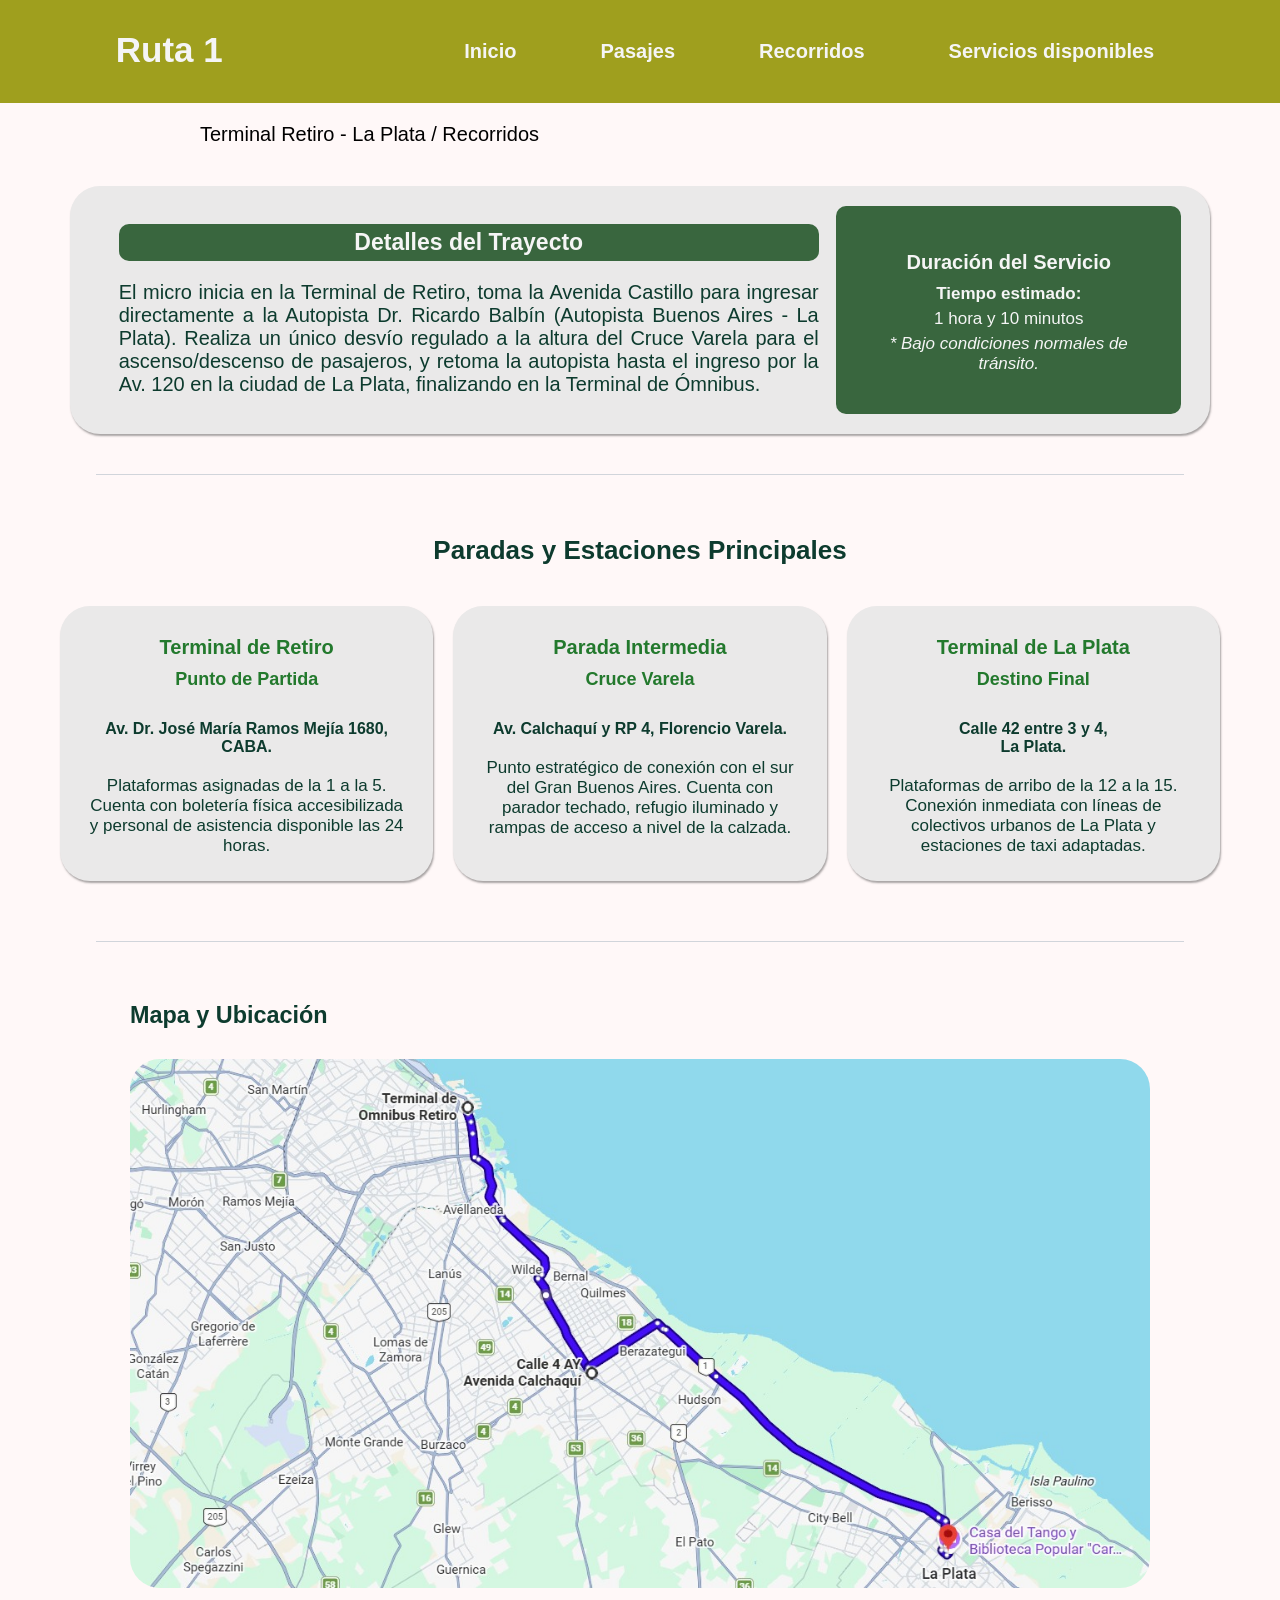
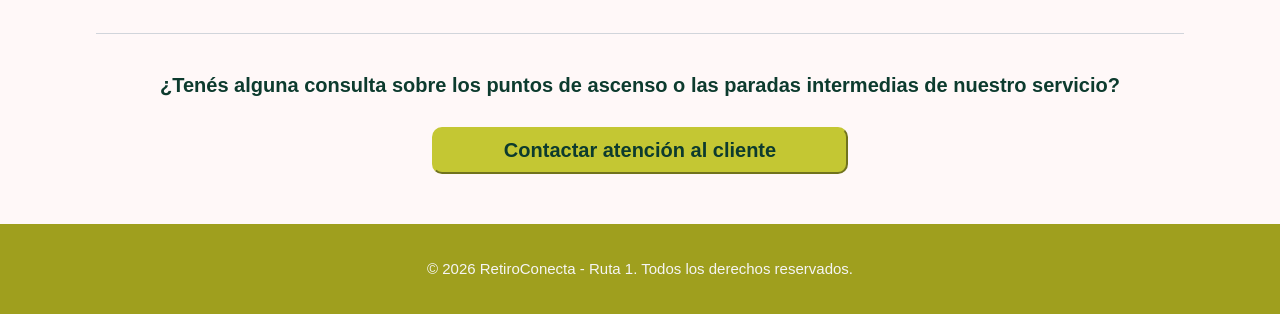
==== recorridos.html @ 9068457b "Proyecto Individual" ====
<!DOCTYPE html>
<html lang="es">

<head>
        <meta charset="UTF-8">
        <title>RetiroConecta</title>
        <link rel="stylesheet" href="recorridos.css">
        <meta name="viewport" content="width=device-width, initial-scale=1.0">
</head>

<body>
    <header>
       <nav> 
         <p>Ruta 1</p>
                    
         <ul>
            <li><a href="index.html">Inicio</a></li>
            <li><a href="pasajes.html">Pasajes</a></li>
            <li><a href="recorridos.html">Recorridos</a></li>
            <li><a href="servicios.html">Servicios disponibles</a></li>
        </ul>
       </nav>

    </header>

    <main>
      <div class="posicionamiento">
        <p>Terminal Retiro - La Plata / Recorridos</p>

      </div>

      <section class="trayecto">
            <div class="texto-trayecto">
                <h2>Detalles del Trayecto</h2>
                <p>El micro inicia en la Terminal de Retiro, toma la Avenida Castillo para ingresar directamente a la Autopista Dr. Ricardo Balbín (Autopista Buenos Aires - La Plata). Realiza un único desvío regulado a la altura del Cruce Varela para el ascenso/descenso de pasajeros, y retoma la autopista hasta el ingreso por la Av. 120 en la ciudad de La Plata, finalizando en la Terminal de Ómnibus.</p>
            </div>
            
            <div class="recuadro-tiempo">
                <h4>Duración del Servicio</h4>
                <p class="tiempo"><strong>Tiempo estimado:</strong></p>
                <p class="tiempo">1 hora y 10 minutos</p>
                <p class="tiempo"><em>* Bajo condiciones normales de tránsito.</em></p>
            </div>
        </section>

        <hr class="linea-divisoria">

        <section class="información">
            <div class="info-paradas">
                <h5>Paradas y Estaciones Principales</h5>
                
                <div class="contenedor-tarjetas">

                    <article class="tarjetas">
                        <h6>Terminal de Retiro</h6>
                        <p class="punto"><strong>Punto de Partida</strong></p>
                        <p class="negrita-recorrido">Av. Dr. José María Ramos Mejía 1680, CABA.</p>
                        <p>Plataformas asignadas de la 1 a la 5. <br>Cuenta con boletería física accesibilizada y personal de asistencia disponible las 24 horas.</p>
                    </article>

                    <article class="tarjetas">
                        <h6>Parada Intermedia</h6>
                        <p class="punto"><strong>Cruce Varela</strong></p>
                        <p class="negrita-recorrido">Av. Calchaquí y RP 4, Florencio Varela.</p>
                        <p>Punto estratégico de conexión con el sur del Gran Buenos Aires. Cuenta con parador techado, refugio iluminado y rampas de acceso a nivel de la calzada.</p>
                    </article>

                    <article class="tarjetas">
                        <h6>Terminal de La Plata</h6>
                        <p class="punto"><strong>Destino Final</strong></p>
                        <p class="negrita-recorrido">Calle 42 entre 3 y 4, <br> La Plata.</p>
                        <p>Plataformas de arribo de la 12 a la 15. Conexión inmediata con líneas de colectivos urbanos de La Plata y estaciones de taxi adaptadas.</p>
                    </article>

                </div>
            </div>
        </section>

        <hr class="linea-divisoria">

        <section class="mapa">
            <h3>Mapa y Ubicación</h3>
            
            <div>
                <img src="ImgMapa.jpeg" alt="maparecorridos">
                
            </div>
        </section>

        <hr class="linea-divisoria">

        <div class="finalpreguntas">
            <p>¿Tenés alguna consulta sobre los puntos de ascenso o las paradas intermedias de nuestro servicio?</p>
            <button class="atencion-cliente" type="button">Contactar atención al cliente</button>
        </div>
    
    </main>
    

    <footer>
        <div>
            <p class="Derechos">© 2026 RetiroConecta - Ruta 1. Todos los derechos reservados.</p>
        </div>

       </footer>

       
    
</body>
---- recorridos.css ----
* {
    margin: 0;
    padding: 0;
}

header{
    background-color:hsl(60, 68%, 37%);
    color:#AAAAAA;

}

nav{
    display: flex;
    color: #F5F5F5;
    justify-content: space-around;
    
}

nav p{
    font-family:Verdana, Geneva, Tahoma, sans-serif;
    font-size: 35px;
    font-weight: bold;
    padding: 30px;

}

nav a{
    text-decoration: none;
    color: #F5F5F5;
    font-family: Verdana, Geneva, Tahoma, sans-serif;
    font-weight: bold;
    display: flex;
    cursor: pointer; 
   
}

ul li{
    display: inline-block;
    font-family:Verdana, Geneva, Tahoma, sans-serif;
    font-size: 20px;
    padding: 40px;
}


body{
    background-color: #fff8f8;
}


.posicionamiento{
    font-family: Verdana, Geneva, Tahoma, sans-serif;
    font-size: 20px;
    background-color: #fff8f8;
    margin-left: 200px;
    margin-top: 20px;
}

button{
    background-color: hsl(61, 59%, 49%);
    border-radius: 10px;
    border-color: hsl(61, 59%, 49%);
    padding: 10px;
    font-family: Verdana, Geneva, Tahoma, sans-serif;
    font-size: 20px;
    color: #0D3B2E;
    font-weight: bold;
    cursor: pointer;
}

.trayecto{
    display: flex;
    align-items: center;
    justify-content: space-around;
    font-family:Verdana, Geneva, Tahoma, sans-serif;
    font-size: 20px;
    text-align: justify;
    max-width: 1100px;
    width: 90%;
    margin: 40px auto;
    background-color: #eae9e9;
    border-radius: 30px;
    padding: 20px;
    box-shadow: 1px 2px 2px rgba(146, 143, 143, 0.8);
    color: #0D3B2E;
}

h2{
    color: #F5F5F5;
    background-color: #39663e;
    padding: 5px;
    font-family:Verdana, Geneva, Tahoma, sans-serif;
    font-size: 23px;
    text-align: center;
    border-radius: 10px;
    max-width: 700px;
    border-color: #39663e;
    margin-bottom: 20px;
}

.texto-trayecto{
    max-width: 700px;
    padding-left: 20px;
}


.linea-divisoria {
  border: none;                  
  height: 1px;                  
  background-color: #d1d5db;   
  margin: 40px auto;            
  width: 85%;
}

h3{
  margin-top: 10px;
  margin-bottom: 10px; 
}

h4{
  margin-top: 10px;
  margin-bottom: 10px; 
  font-size: 20px;
}

.tiempo {
    margin-top: 5px;
    margin-bottom: 5px;
    font-size: 17px;
}

.recuadro-tiempo {
    width: 25%;
    padding: 35px;
    text-align: center;
    color: #F5F5F5;
    background-color: #39663e;
    border-radius: 10px;
    font-family: Verdana, Geneva, Tahoma, sans-serif;
}

.negrita-recorrido {
    margin-top: 30px;
    margin-bottom: 20px;
    font-size: 16px;
    font-weight: bold;
    color: #0D3B2E;
}

.contenedor-mapa-interactivo {
    width: 100%;
    height: 400px; 
    background-color: #eae9e9;
    border-radius: 30px;
    margin-top: 20px;
    box-shadow: 1px 2px 2px rgba(146, 143, 143, 0.8);
    display: flex;
    justify-content: center;
    align-items: center;
    padding: 20px;
    box-sizing: border-box; 

}


img{
    width: 100%;
    margin-top: 20px;
    border-radius: 30px;

}

.mapa{
    align-items: center;
    color: #0D3B2E;
    font-family:Verdana, Geneva, Tahoma, sans-serif;
    font-size: 20px;
    text-align: justify;
    max-width: 1020px;
    margin: 40px auto;
    padding-top: 10px;
}


.información{
   max-width: 1200px;
   margin:  40px auto;

}

.info-paradas{
    border-radius: 30px;
    padding: 20px;
    font-family:Verdana, Geneva, Tahoma, sans-serif;
}

h5{
    font-family: Verdana, Geneva, Tahoma, sans-serif;
    font-size: 26px;
    text-align: center;
    color: #0D3B2E;
}

h6{
   color: #23792d;
   font-family:Verdana, Geneva, Tahoma, sans-serif;
   font-size: 20px;
   margin-top: 5px;
   text-align: center;
   margin-bottom: 10px;
}

.punto{
   color: #23792d;
   font-size: 18px;
}

.contenedor-tarjetas{
    display: flex;
    justify-content: space-between; 
    gap: 20px;                     
    margin-top: 40px;
    flex-wrap: wrap;
}

.tarjetas{
    color: #0D3B2E;                 
    padding: 25px;                  
    border-radius: 30px;                                                   
    min-width: 280px;               
    text-align: center;    
    max-width: 400px;  
    box-shadow: 1px 2px 2px rgba(146, 143, 143, 0.8);
    flex: 1;
    background-color: #eae9e9;
    font-size: 17px;
}

.finalpreguntas {
    color: #0D3B2E;
    text-align: center;
    font-family: Verdana, Geneva, Tahoma, sans-serif;
    font-size: 20px;
    font-weight: bold;
    min-width: 300px;
    margin-left: 100px;
    margin-right: 100px;
    margin-bottom: 30px;
}

.atencion-cliente {
    margin-top: 30px;
    margin-bottom: 20px;
    padding: 10px;
    padding-left: 70px;
    padding-right: 70px;
}

footer{
    background-color:hsl(60, 68%, 37%);
    color:#AAAAAA;
    display: flex;
    justify-content: center;
    align-items: center;
    height: 90px;
    
}


footer p{
    font-family:Verdana, Geneva, Tahoma, sans-serif;
    font-size: 15px;
    color: #F5F5F5;
}



@media (max-width: 768px) {
    nav {
        display: flex;
        flex-direction: column;  
        padding: 20px 0;         
    }

    nav p {
        font-size: 25px;
        padding: 0 0 10px 0;     
        text-align: center;
    }

    nav ul {
        width: 100%;
        padding: 0;  
        display: flex;  
        justify-content: center;
        gap: 20px;
    }

    ul li {
        padding: 12px 0;        
        font-size: 14px;
    }

    nav a {
        display: inline-block;   
        text-align: center;
    }

    .posicionamiento{
        margin-left: 40px;
        font-size: 15px;
    }

    .trayecto{
        flex-direction: column;
        padding: 15px;
        max-width: 90%;
        margin-top: 20px;
    }

    .texto-trayecto {
        width: 100%;
        padding: 10px 0;
        font-size: 17px;
        text-align: justify;
    }

   
    .recuadro-tiempo {
        width: 100%;
        padding: 15px 0 0 0;
        font-size: 17px;
        padding-bottom: 20px;
    }

    h2 {
        max-width: 100%;
        font-size: 19px;
    }

    .horarios {
        padding: 20px 25px; 
        text-align: left; 
        font-size: 17px; 
    }


    .contenedor-mapa-interactivo {
        height: 250px; 
    }

    img {
        max-width: 100%;
        width: 90%;
        margin-left: 25px;
        
    }

    h3 {
        font-size: 19px;
        margin-left: 25px;
    }

    h5{
      font-size: 19px;
    }

    h6{
       font-size: 20px;
    }

    .contenedor-tarjetas {
        flex-direction: column;
        gap: 15px;
    }

    .tarjetas {
        max-width: 100%;
        font-size: 17px;
    }

    .finalpreguntas {
        margin-left: 20px;
        margin-right: 20px;
        font-size: 15px;
    }

    .atencion-cliente {
        width: 100%;
        padding-left: 0;
        padding-right: 0;
    }

    footer {
        display: flex;
        justify-content: center;
        align-items: center;
        height: auto;           
        padding: 20px;           
        text-align: center;      
    }

    footer p {
        font-size: 14px;
        line-height: 1.5;      
        padding: 0;
    }
}
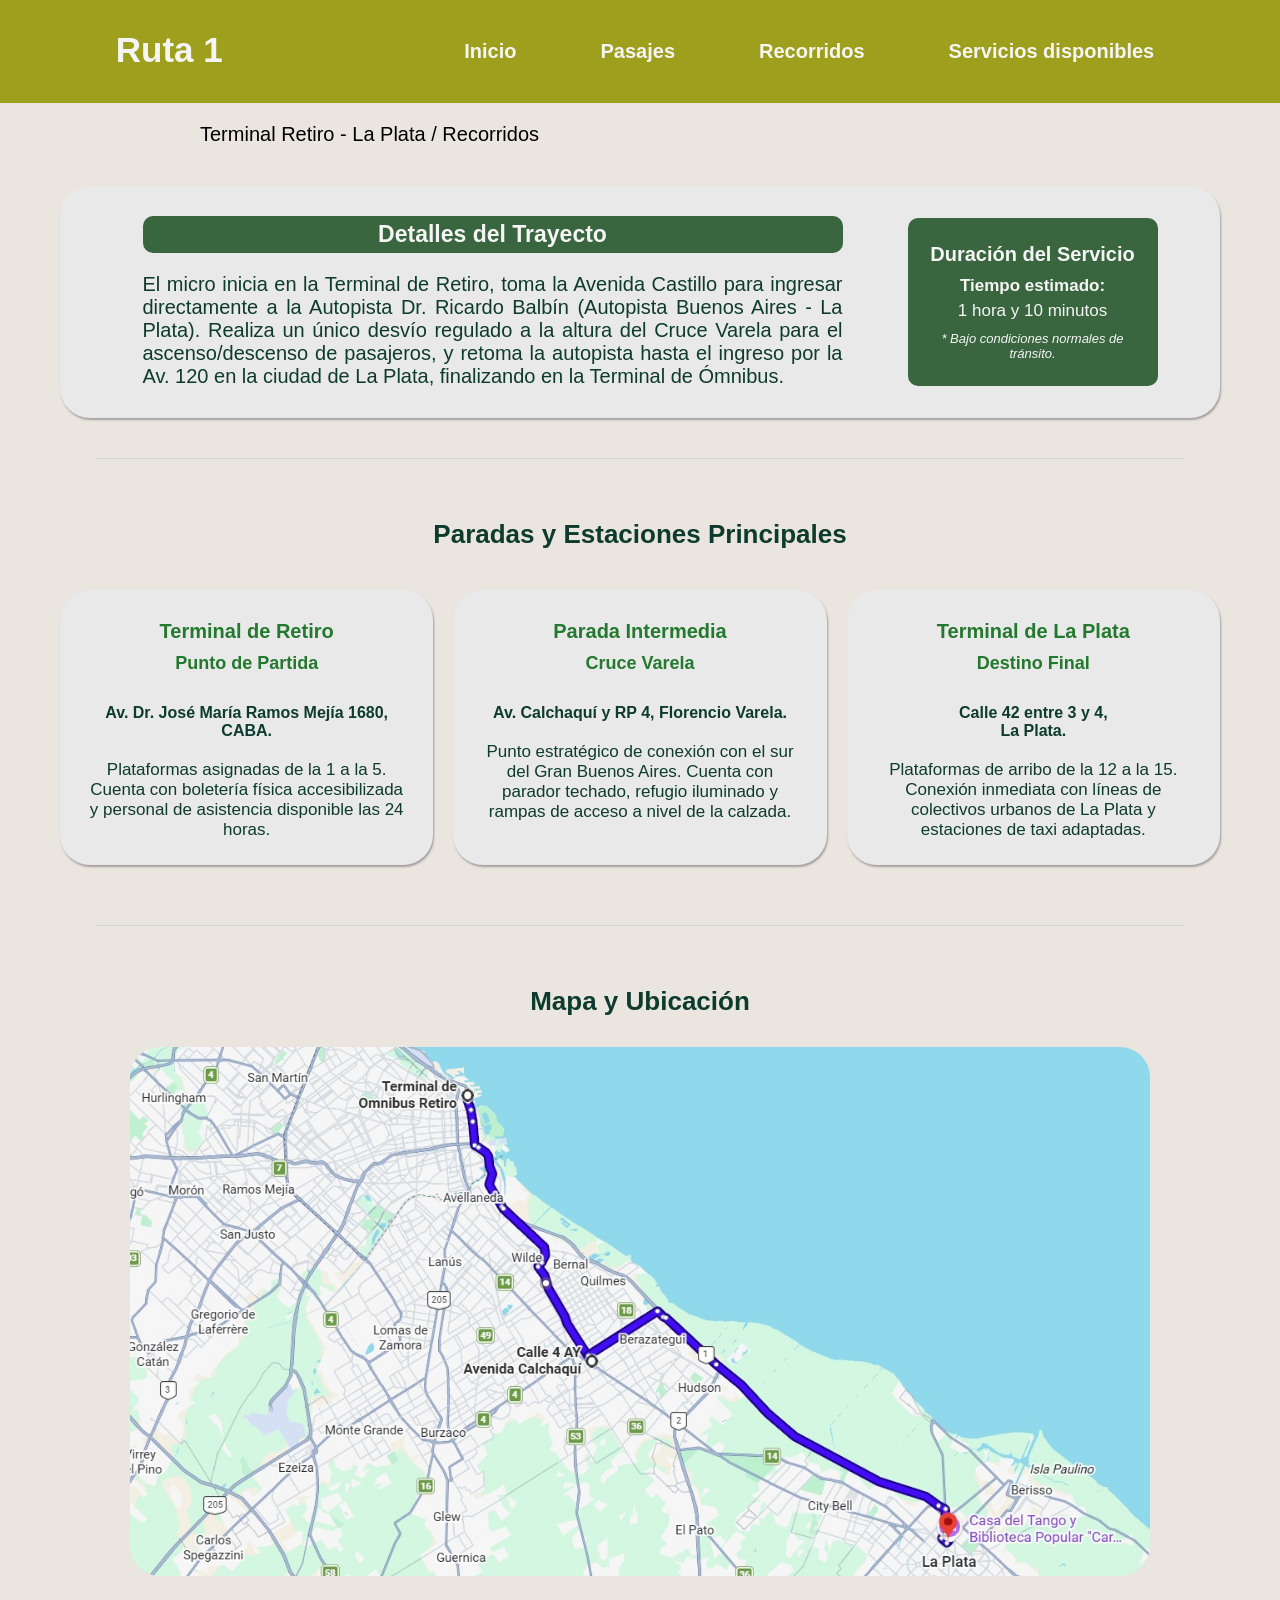
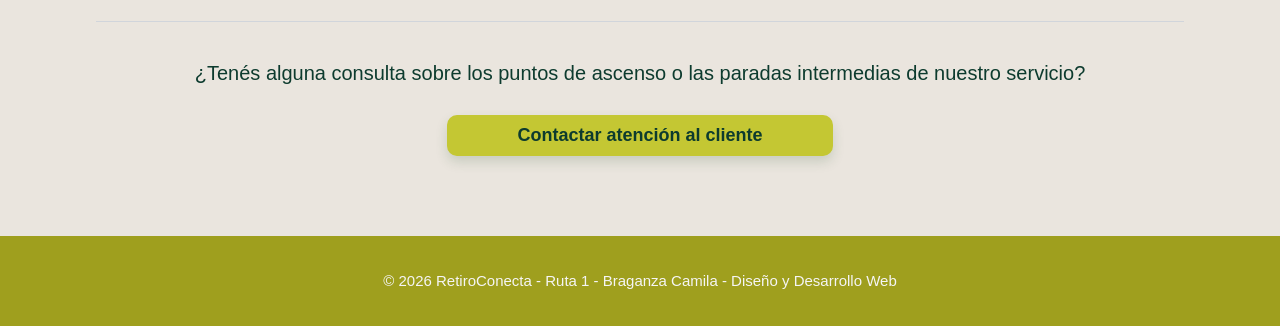
==== commit 2dc3ccb0: "version 2.0" ====
--- a/recorridos.html
+++ b/recorridos.html
@@ -32,14 +32,14 @@
       <section class="trayecto">
             <div class="texto-trayecto">
                 <h2>Detalles del Trayecto</h2>
-                <p>El micro inicia en la Terminal de Retiro, toma la Avenida Castillo para ingresar directamente a la Autopista Dr. Ricardo Balbín (Autopista Buenos Aires - La Plata). Realiza un único desvío regulado a la altura del Cruce Varela para el ascenso/descenso de pasajeros, y retoma la autopista hasta el ingreso por la Av. 120 en la ciudad de La Plata, finalizando en la Terminal de Ómnibus.</p>
+                <p class="ancho">El micro inicia en la Terminal de Retiro, toma la Avenida Castillo para ingresar directamente a la Autopista Dr. Ricardo Balbín (Autopista Buenos Aires - La Plata). Realiza un único desvío regulado a la altura del Cruce Varela para el ascenso/descenso de pasajeros, y retoma la autopista hasta el ingreso por la Av. 120 en la ciudad de La Plata, finalizando en la Terminal de Ómnibus.</p>
             </div>
             
             <div class="recuadro-tiempo">
                 <h4>Duración del Servicio</h4>
                 <p class="tiempo"><strong>Tiempo estimado:</strong></p>
                 <p class="tiempo">1 hora y 10 minutos</p>
-                <p class="tiempo"><em>* Bajo condiciones normales de tránsito.</em></p>
+                <p class="condiciones"><em>* Bajo condiciones normales de tránsito.</em></p>
             </div>
         </section>
 
@@ -99,7 +99,7 @@
 
     <footer>
         <div>
-            <p class="Derechos">© 2026 RetiroConecta - Ruta 1. Todos los derechos reservados.</p>
+           <p class="Derechos">© 2026 RetiroConecta - Ruta 1 - Braganza Camila - Diseño y Desarrollo Web</p>
         </div>
 
        </footer>
--- a/recorridos.css
+++ b/recorridos.css
@@ -43,28 +43,49 @@
 
 
 body{
-    background-color: #fff8f8;
+    background-color: #eae5de;
 }
 
 
 .posicionamiento{
     font-family: Verdana, Geneva, Tahoma, sans-serif;
     font-size: 20px;
-    background-color: #fff8f8;
     margin-left: 200px;
     margin-top: 20px;
 }
 
 button{
-    background-color: hsl(61, 59%, 49%);
+    --btn-bg: hsl(61, 59%, 49%);
+    --btn-bg-hover: hsl(61, 59%, 43%);
+    --btn-shadow: rgba(57,102,62,0.18);
+    background-color: var(--btn-bg);
+    color: #0D3B2E;
+    border: none;
     border-radius: 10px;
-    border-color: hsl(61, 59%, 49%);
-    padding: 10px;
-    font-family: Verdana, Geneva, Tahoma, sans-serif;
-    font-size: 20px;
-    color: #0D3B2E;
+    padding: 10px 14px;
+    font-family: Verdana, Geneva, Tahoma, sans-serif;
+    font-size: 18px;
     font-weight: bold;
     cursor: pointer;
+    box-shadow: 0 6px 12px var(--btn-shadow);
+    transition: background-color 200ms ease, box-shadow 200ms ease, transform 120ms ease;
+}
+
+button:hover,
+button:focus{
+    background-color: var(--btn-bg-hover);
+    box-shadow: 0 10px 18px rgba(57,102,62,0.28);
+    transform: translateY(-2px);
+}
+
+button:active{
+    transform: translateY(0);
+    box-shadow: 0 4px 8px rgba(57,102,62,0.14);
+}
+
+button:focus{
+    outline: 3px solid rgba(57,102,62,0.12);
+    outline-offset: 3px;
 }
 
 .trayecto{
@@ -79,7 +100,7 @@
     margin: 40px auto;
     background-color: #eae9e9;
     border-radius: 30px;
-    padding: 20px;
+    padding: 30px;
     box-shadow: 1px 2px 2px rgba(146, 143, 143, 0.8);
     color: #0D3B2E;
 }
@@ -114,6 +135,8 @@
 h3{
   margin-top: 10px;
   margin-bottom: 10px; 
+  text-align: center;
+  font-size: 26px;
 }
 
 h4{
@@ -128,9 +151,15 @@
     font-size: 17px;
 }
 
+.condiciones{
+    font-size: 13px;
+    padding-top: 5px;
+    padding-bottom: 10px;
+}
+
 .recuadro-tiempo {
-    width: 25%;
-    padding: 35px;
+    width: 20%;
+    padding: 15px;
     text-align: center;
     color: #F5F5F5;
     background-color: #39663e;
@@ -240,7 +269,6 @@
     text-align: center;
     font-family: Verdana, Geneva, Tahoma, sans-serif;
     font-size: 20px;
-    font-weight: bold;
     min-width: 300px;
     margin-left: 100px;
     margin-right: 100px;
@@ -262,7 +290,7 @@
     justify-content: center;
     align-items: center;
     height: 90px;
-    
+    margin-top: 60px;
 }
 
 
@@ -292,12 +320,14 @@
         padding: 0;  
         display: flex;  
         justify-content: center;
-        gap: 20px;
+        flex-wrap: wrap;
+        gap: 10px;
     }
 
     ul li {
-        padding: 12px 0;        
-        font-size: 14px;
+        padding: 8px 6px;        
+        font-size: 12px;
+        white-space: nowrap;
     }
 
     nav a {
@@ -337,6 +367,70 @@
         font-size: 19px;
     }
 
+}
+
+@media (max-width: 420px) {
+
+    nav p {
+        font-size: 20px;
+        padding: 0 0 8px 0;
+    }
+
+    ul li {
+        padding: 6px 4px;        
+        font-size: 12px;
+    }
+
+    .posicionamiento {
+        margin-left: 20px;
+        font-size: 13px;
+    }
+
+    .trayecto {
+        padding: 20px 10px;
+    }
+
+    .texto-trayecto {
+        font-size: 14px;
+    }
+
+    .ancho{
+        padding-left: 10px;
+        padding-right: 10px;
+    }
+
+    h2 {
+        font-size: 16px;
+        margin-left: 10px;
+        margin-right: 10px;
+
+    }
+
+    h3 {
+        font-size: 16px;
+    }
+
+    h4 {
+        font-size: 15px;
+    }
+
+
+    .recuadro-tiempo {
+        margin-top: 10px;
+        margin-bottom: 10px;
+        max-width: 65%;
+
+    }
+
+    .tiempo{
+        font-size: 13px;
+    }
+
+    .condiciones{
+        font-size: 11px;
+    }
+    
+
     .horarios {
         padding: 20px 25px; 
         text-align: left; 
@@ -355,17 +449,16 @@
         
     }
 
-    h3 {
-        font-size: 19px;
-        margin-left: 25px;
-    }
-
     h5{
       font-size: 19px;
     }
 
     h6{
        font-size: 20px;
+    }
+
+    .punto{
+        font-size:18px;
     }
 
     .contenedor-tarjetas {
@@ -390,18 +483,4 @@
         padding-right: 0;
     }
 
-    footer {
-        display: flex;
-        justify-content: center;
-        align-items: center;
-        height: auto;           
-        padding: 20px;           
-        text-align: center;      
-    }
-
-    footer p {
-        font-size: 14px;
-        line-height: 1.5;      
-        padding: 0;
-    }
-}+ }
